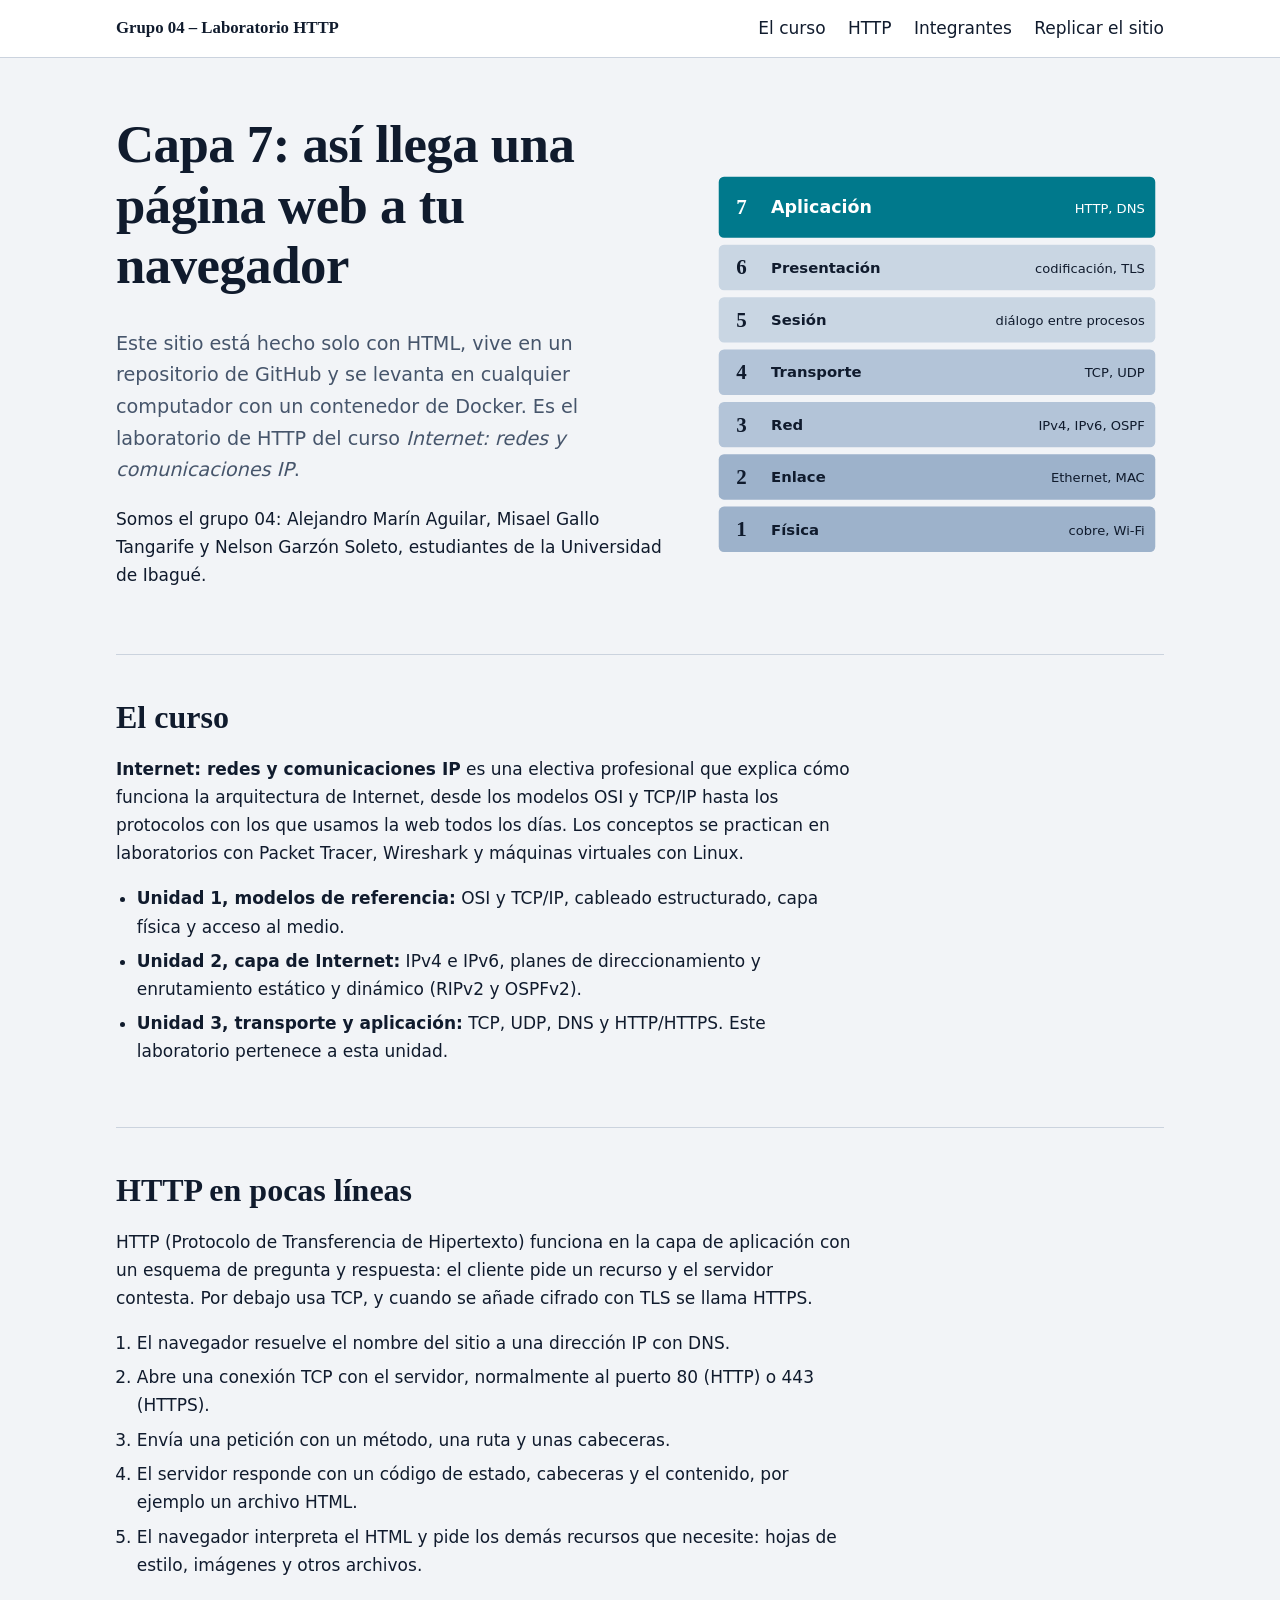
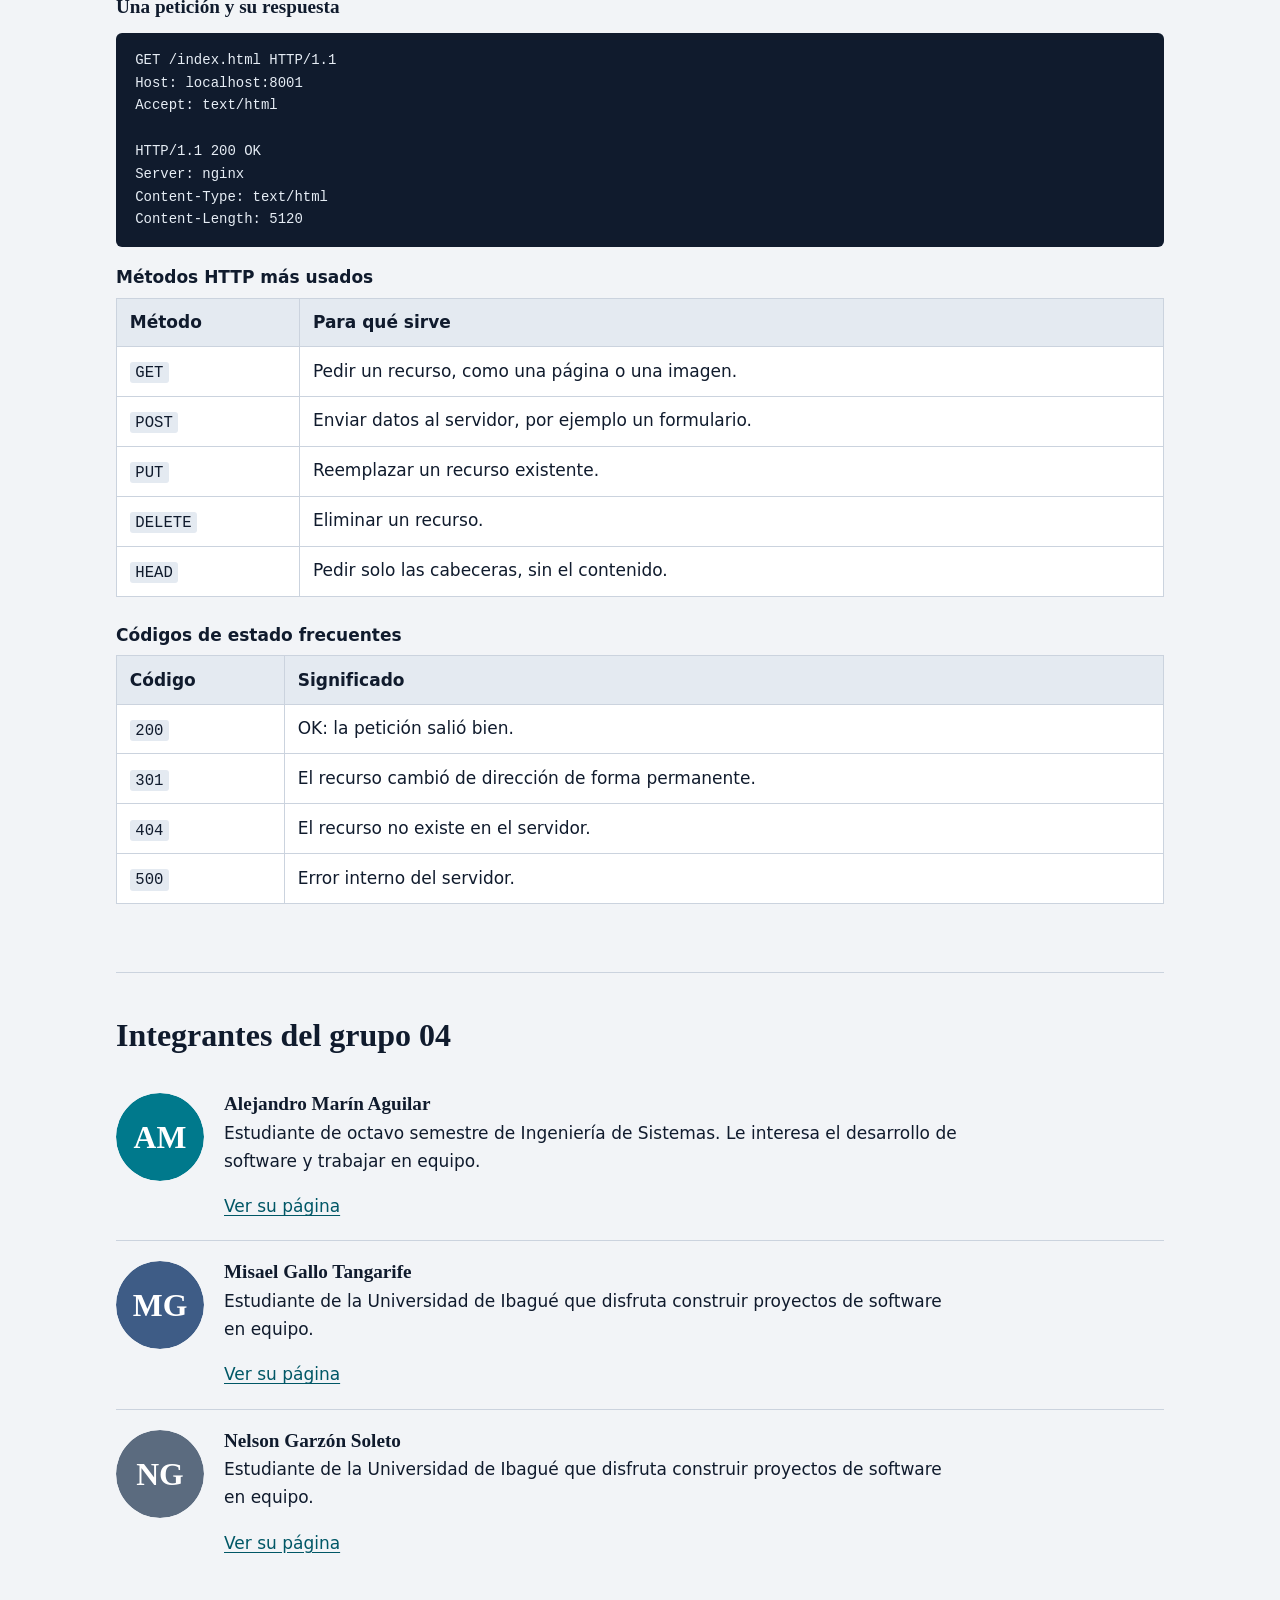
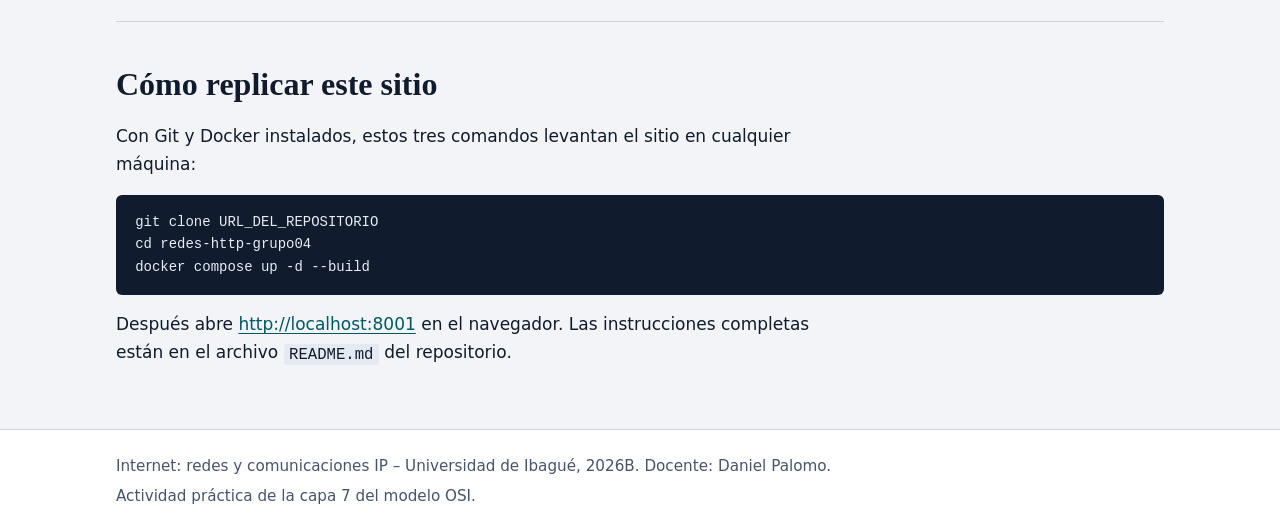
==== index.html @ fc80ebf5 "Laboratorio HTTP grupo 04" ====
<!DOCTYPE html>
<html lang="es">
<head>
  <meta charset="utf-8">
  <meta name="viewport" content="width=device-width, initial-scale=1">
  <title>Grupo 04 – Laboratorio HTTP</title>
  <meta name="description" content="Micrositio del grupo 04 para el curso Internet: redes y comunicaciones IP (Universidad de Ibagué).">
  <link rel="stylesheet" href="css/style.css">
</head>
<body>
  <header class="site">
    <div class="wrap">
      <strong>Grupo 04 – Laboratorio HTTP</strong>
      <nav aria-label="Principal">
        <ul>
          <li><a href="#curso">El curso</a></li>
          <li><a href="#http">HTTP</a></li>
          <li><a href="#integrantes">Integrantes</a></li>
          <li><a href="#replicar">Replicar el sitio</a></li>
        </ul>
      </nav>
    </div>
  </header>

  <main>
    <div class="wrap">
      <section class="hero" aria-labelledby="titulo">
        <div>
          <h1 id="titulo">Capa 7: así llega una página web a tu navegador</h1>
          <p class="lead">Este sitio está hecho solo con HTML, vive en un repositorio de GitHub y se levanta en cualquier computador con un contenedor de Docker. Es el laboratorio de HTTP del curso <em>Internet: redes y comunicaciones IP</em>.</p>
          <p>Somos el grupo 04: Alejandro Marín Aguilar, Misael Gallo Tangarife y Nelson Garzón Soleto, estudiantes de la Universidad de Ibagué.</p>
        </div>
        <img src="img/osi-capas.svg" alt="Las 7 capas del modelo OSI, con la capa 7 de aplicación resaltada">
      </section>

      <section class="block" id="curso" aria-labelledby="h-curso">
        <h2 id="h-curso">El curso</h2>
        <p><strong>Internet: redes y comunicaciones IP</strong> es una electiva profesional que explica cómo funciona la arquitectura de Internet, desde los modelos OSI y TCP/IP hasta los protocolos con los que usamos la web todos los días. Los conceptos se practican en laboratorios con Packet Tracer, Wireshark y máquinas virtuales con Linux.</p>
        <ul>
          <li><strong>Unidad 1, modelos de referencia:</strong> OSI y TCP/IP, cableado estructurado, capa física y acceso al medio.</li>
          <li><strong>Unidad 2, capa de Internet:</strong> IPv4 e IPv6, planes de direccionamiento y enrutamiento estático y dinámico (RIPv2 y OSPFv2).</li>
          <li><strong>Unidad 3, transporte y aplicación:</strong> TCP, UDP, DNS y HTTP/HTTPS. Este laboratorio pertenece a esta unidad.</li>
        </ul>
      </section>

      <section class="block" id="http" aria-labelledby="h-http">
        <h2 id="h-http">HTTP en pocas líneas</h2>
        <p>HTTP (Protocolo de Transferencia de Hipertexto) funciona en la capa de aplicación con un esquema de pregunta y respuesta: el cliente pide un recurso y el servidor contesta. Por debajo usa TCP, y cuando se añade cifrado con TLS se llama HTTPS.</p>
        <ol>
          <li>El navegador resuelve el nombre del sitio a una dirección IP con DNS.</li>
          <li>Abre una conexión TCP con el servidor, normalmente al puerto 80 (HTTP) o 443 (HTTPS).</li>
          <li>Envía una petición con un método, una ruta y unas cabeceras.</li>
          <li>El servidor responde con un código de estado, cabeceras y el contenido, por ejemplo un archivo HTML.</li>
          <li>El navegador interpreta el HTML y pide los demás recursos que necesite: hojas de estilo, imágenes y otros archivos.</li>
        </ol>

        <h3>Una petición y su respuesta</h3>
<pre><code>GET /index.html HTTP/1.1
Host: localhost:8001
Accept: text/html

HTTP/1.1 200 OK
Server: nginx
Content-Type: text/html
Content-Length: 5120</code></pre>

        <div class="table-scroll">
          <table>
            <caption>Métodos HTTP más usados</caption>
            <thead><tr><th scope="col">Método</th><th scope="col">Para qué sirve</th></tr></thead>
            <tbody>
              <tr><td><code>GET</code></td><td>Pedir un recurso, como una página o una imagen.</td></tr>
              <tr><td><code>POST</code></td><td>Enviar datos al servidor, por ejemplo un formulario.</td></tr>
              <tr><td><code>PUT</code></td><td>Reemplazar un recurso existente.</td></tr>
              <tr><td><code>DELETE</code></td><td>Eliminar un recurso.</td></tr>
              <tr><td><code>HEAD</code></td><td>Pedir solo las cabeceras, sin el contenido.</td></tr>
            </tbody>
          </table>
        </div>

        <div class="table-scroll">
          <table>
            <caption>Códigos de estado frecuentes</caption>
            <thead><tr><th scope="col">Código</th><th scope="col">Significado</th></tr></thead>
            <tbody>
              <tr><td><code>200</code></td><td>OK: la petición salió bien.</td></tr>
              <tr><td><code>301</code></td><td>El recurso cambió de dirección de forma permanente.</td></tr>
              <tr><td><code>404</code></td><td>El recurso no existe en el servidor.</td></tr>
              <tr><td><code>500</code></td><td>Error interno del servidor.</td></tr>
            </tbody>
          </table>
        </div>
      </section>

      <section class="block" id="integrantes" aria-labelledby="h-int">
        <h2 id="h-int">Integrantes del grupo 04</h2>
        <ul class="miembros">
          <li>
            <img src="img/avatar-alejandro.svg" alt="Avatar de Alejandro Marín Aguilar">
            <div>
              <h3>Alejandro Marín Aguilar</h3>
              <p>Estudiante de octavo semestre de Ingeniería de Sistemas. Le interesa el desarrollo de software y trabajar en equipo.</p>
              <a href="integrantes/alejandro.html">Ver su página</a>
            </div>
          </li>
          <li>
            <img src="img/avatar-misael.svg" alt="Avatar de Misael Gallo Tangarife">
            <div>
              <h3>Misael Gallo Tangarife</h3>
              <p>Estudiante de la Universidad de Ibagué que disfruta construir proyectos de software en equipo.</p>
              <a href="integrantes/misael.html">Ver su página</a>
            </div>
          </li>
          <li>
            <img src="img/avatar-nelson.svg" alt="Avatar de Nelson Garzón Soleto">
            <div>
              <h3>Nelson Garzón Soleto</h3>
              <p>Estudiante de la Universidad de Ibagué que disfruta construir proyectos de software en equipo.</p>
              <a href="integrantes/nelson.html">Ver su página</a>
            </div>
          </li>
        </ul>
      </section>

      <section class="block" id="replicar" aria-labelledby="h-rep">
        <h2 id="h-rep">Cómo replicar este sitio</h2>
        <p>Con Git y Docker instalados, estos tres comandos levantan el sitio en cualquier máquina:</p>
<pre><code>git clone URL_DEL_REPOSITORIO
cd redes-http-grupo04
docker compose up -d --build</code></pre>
        <p>Después abre <a href="http://localhost:8001">http://localhost:8001</a> en el navegador. Las instrucciones completas están en el archivo <code>README.md</code> del repositorio.</p>
      </section>
    </div>
  </main>

  <footer class="site">
    <div class="wrap">
      <p>Internet: redes y comunicaciones IP – Universidad de Ibagué, 2026B. Docente: Daniel Palomo.</p>
      <p>Actividad práctica de la capa 7 del modelo OSI.</p>
    </div>
  </footer>
</body>
</html>
---- css/style.css ----
:root{
  --paper:#F2F4F7; --card:#FFFFFF; --ink:#101B2D; --muted:#46556B;
  --line:#CBD3DE; --teal:#00798C; --teal-dark:#005766; --code:#101B2D;
}
*{box-sizing:border-box}
html{scroll-behavior:smooth}
body{
  margin:0; background:var(--paper); color:var(--ink);
  font:1.0625rem/1.65 system-ui,-apple-system,"Segoe UI",Roboto,sans-serif;
}
a{color:var(--teal-dark); text-underline-offset:3px}
a:hover{color:var(--teal)}
:focus-visible{outline:3px solid var(--teal); outline-offset:3px; border-radius:2px}
.wrap{max-width:68rem; margin:0 auto; padding:0 1.25rem}

header.site{border-bottom:1px solid var(--line); background:var(--card)}
header.site .wrap{display:flex; flex-wrap:wrap; gap:.75rem 2rem; align-items:center; justify-content:space-between; padding-top:.9rem; padding-bottom:.9rem}
header.site strong{font:700 1.05rem Georgia,"Times New Roman",serif}
header.site nav ul{display:flex; flex-wrap:wrap; gap:.25rem 1.4rem; list-style:none; margin:0; padding:0; max-width:none}
header.site nav li{margin:0}
header.site nav a{text-decoration:none; color:var(--ink); font-weight:500}
header.site nav a:hover{color:var(--teal); text-decoration:underline}

h1,h2,h3{font-family:Georgia,"Times New Roman",serif; line-height:1.15; margin:0 0 .6em}
h1{font-size:clamp(2rem,5vw,3.3rem); letter-spacing:-.01em}
h2{font-size:clamp(1.5rem,3vw,2rem); margin-top:0}
h3{font-size:1.2rem}
p{margin:0 0 1em; max-width:68ch}

.hero{display:grid; grid-template-columns:1.1fr .9fr; gap:2.5rem; align-items:center; padding:3.5rem 0 3rem}
.hero .lead{font-size:1.2rem; color:var(--muted)}
.hero img{width:100%; height:auto; display:block}

section.block{padding:2.75rem 0; border-top:1px solid var(--line)}
ul,ol{max-width:68ch; padding-left:1.3rem}
li{margin-bottom:.4rem}

.table-scroll{overflow-x:auto; margin:1rem 0 1.5rem}
table{border-collapse:collapse; width:100%; min-width:30rem; background:var(--card)}
th,td{text-align:left; padding:.6rem .8rem; border:1px solid var(--line); vertical-align:top}
th{background:#E4EAF1}
caption{text-align:left; font-weight:600; padding-bottom:.4rem}

pre{background:var(--code); color:#E6EDF5; padding:1rem 1.2rem; border-radius:6px; overflow-x:auto; font-size:.95rem; line-height:1.5}
code{font-family:ui-monospace,SFMono-Regular,Consolas,monospace; font-size:.92em}
p code,li code,td code{background:#E4EAF1; padding:.1em .35em; border-radius:3px}

.miembros{list-style:none; padding:0; max-width:none; margin:0}
.miembros li{display:grid; grid-template-columns:5.5rem 1fr; gap:1.25rem; padding:1.25rem 0; border-top:1px solid var(--line); margin:0}
.miembros li:first-child{border-top:0}
.miembros img{width:5.5rem; height:5.5rem; border-radius:50%}
.miembros h3{margin-bottom:.2em}

.perfil{display:grid; grid-template-columns:12rem 1fr; gap:2.5rem; padding:3rem 0}
.perfil img{width:12rem; height:12rem; border-radius:50%}
.volver{display:inline-block; margin-top:1rem}

footer.site{border-top:1px solid var(--line); background:var(--card); padding:1.5rem 0; color:var(--muted); font-size:.95rem}
footer.site p{margin:0 0 .3rem; max-width:none}

@media (max-width:52rem){
  .hero,.perfil{grid-template-columns:1fr; gap:1.75rem}
  .perfil img{width:8rem; height:8rem}
}
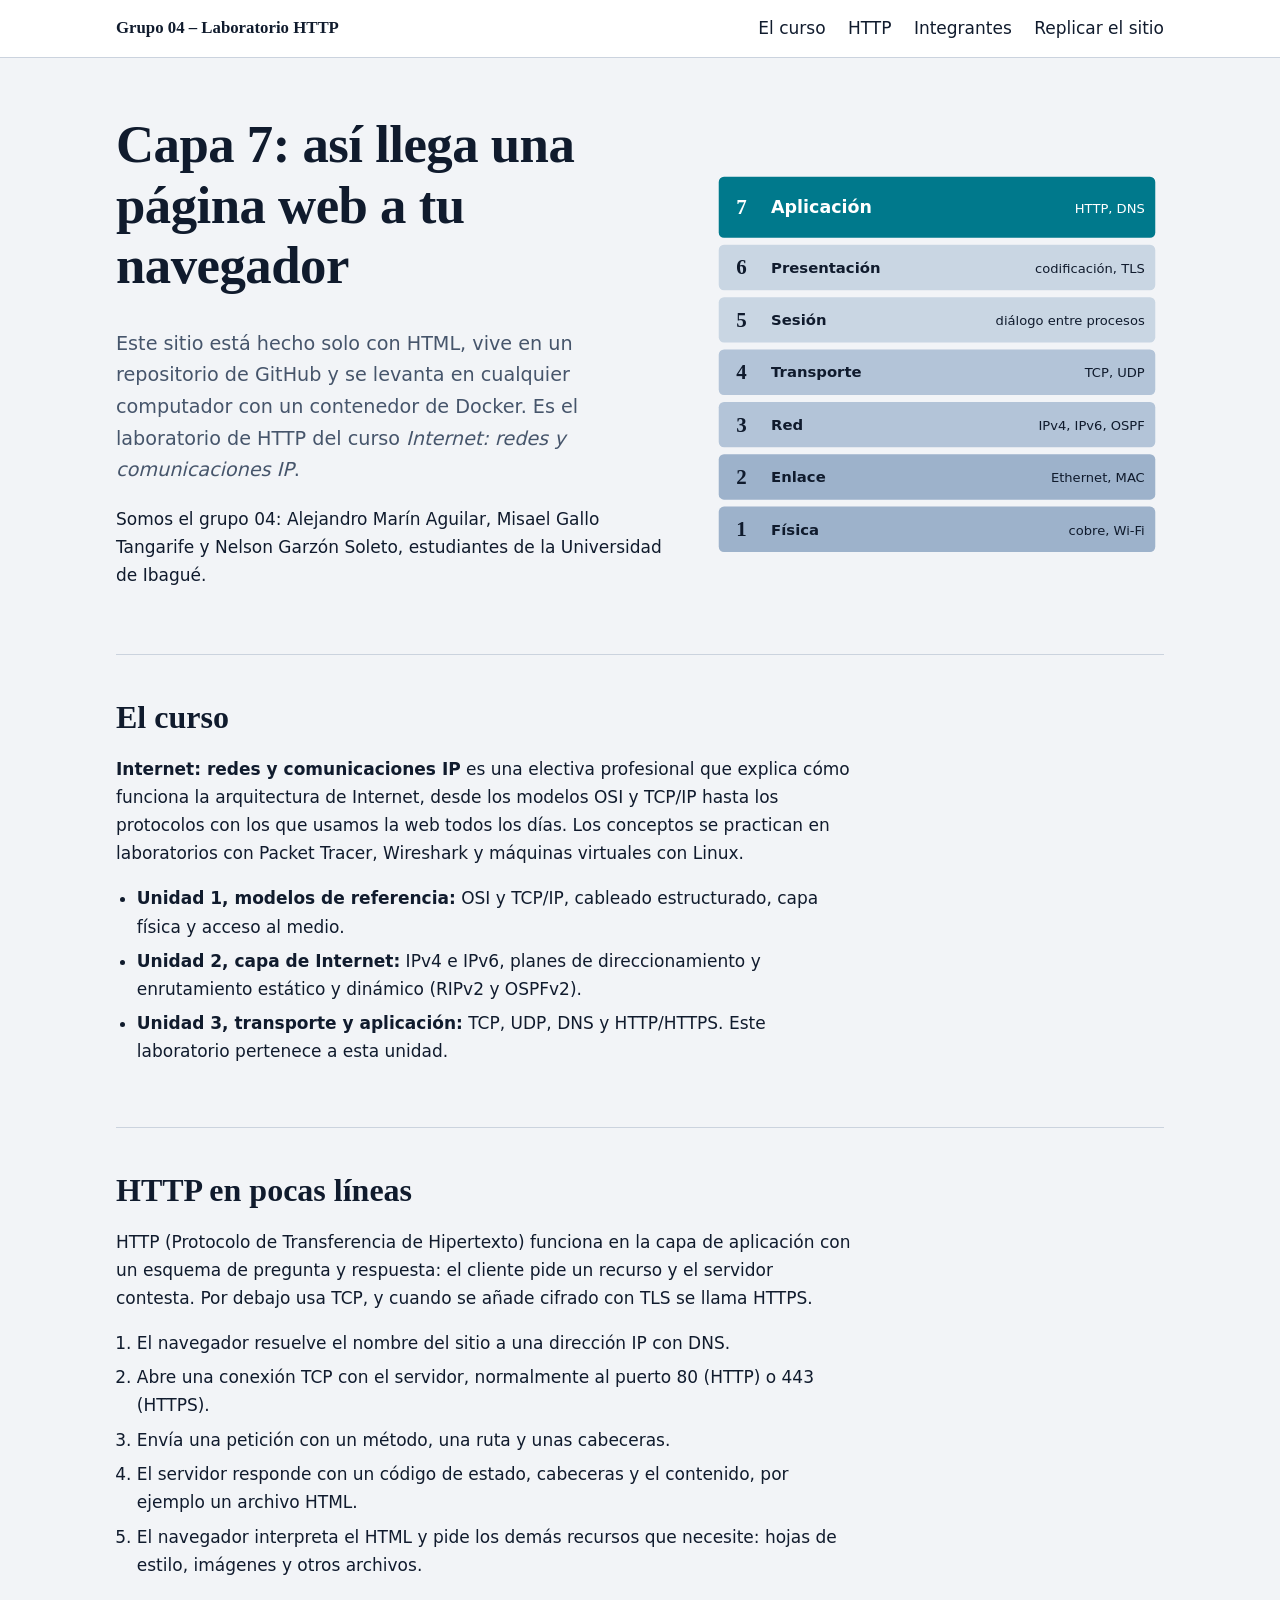
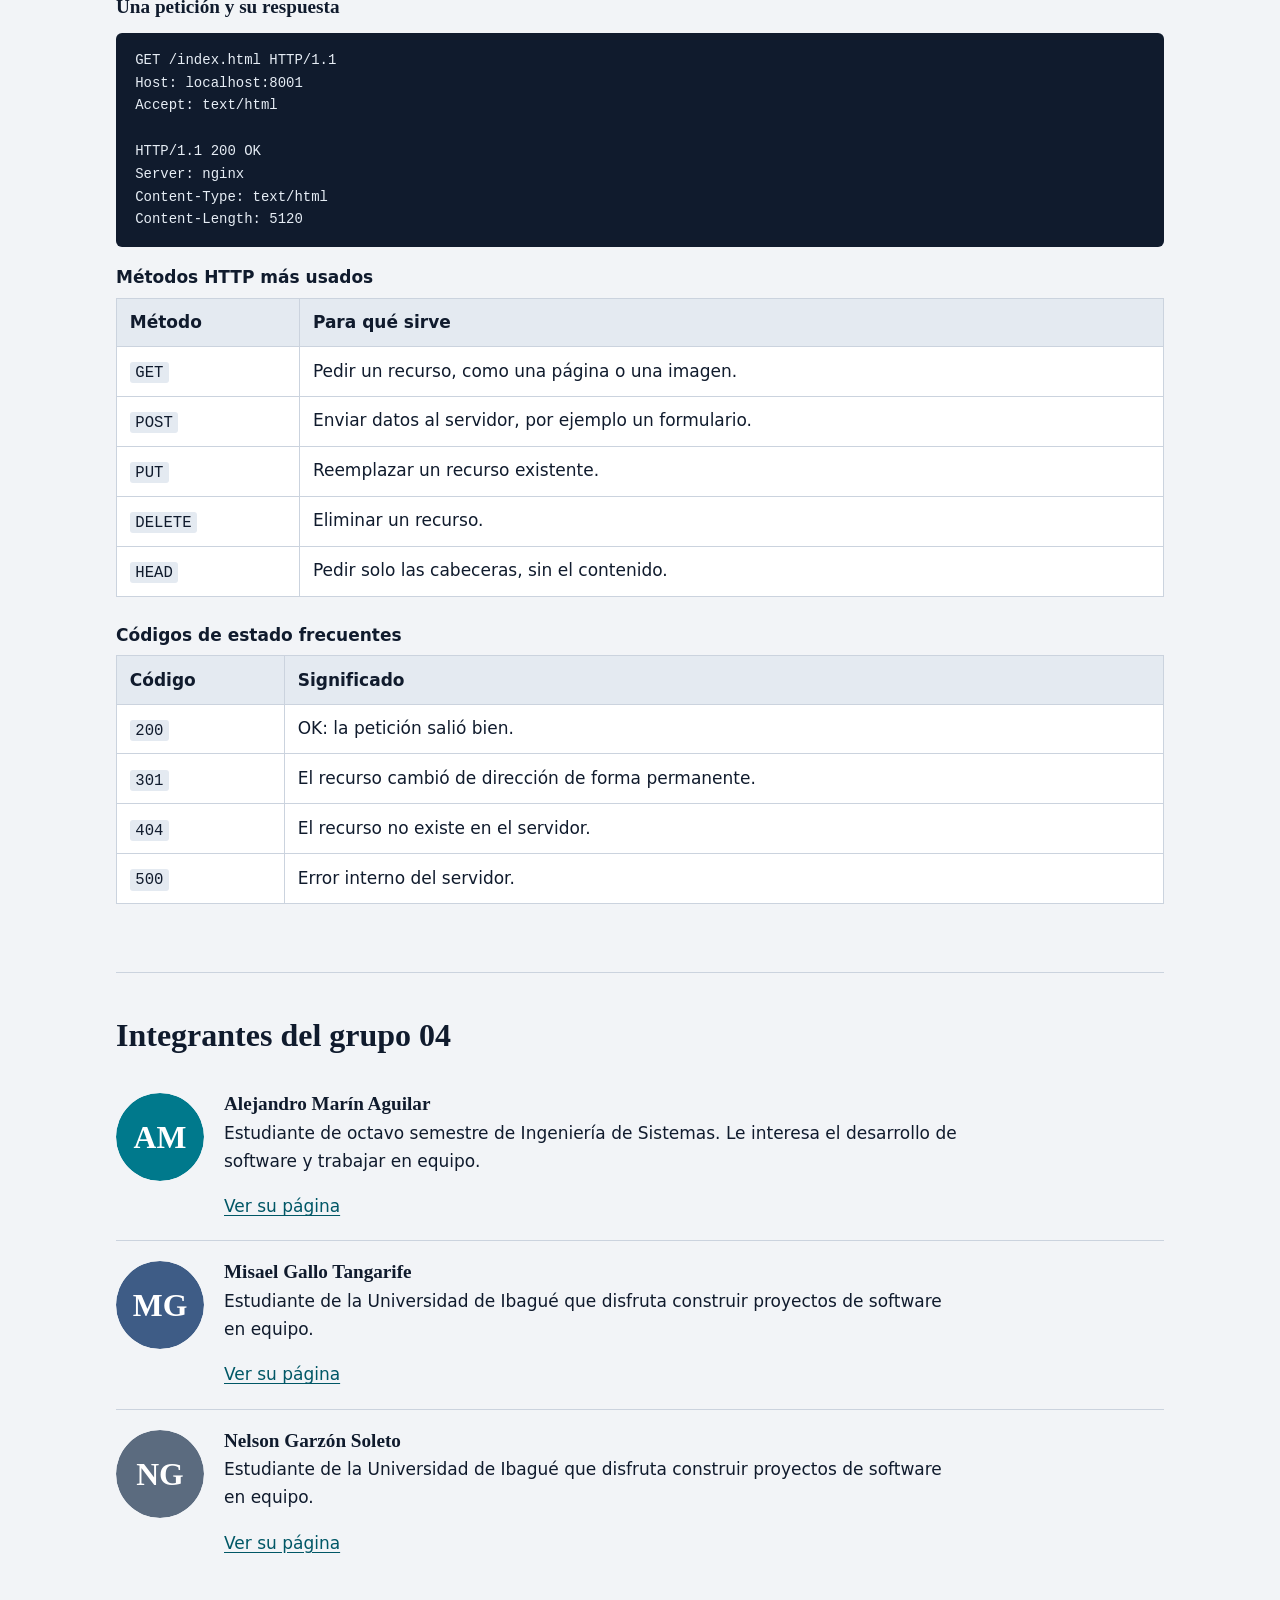
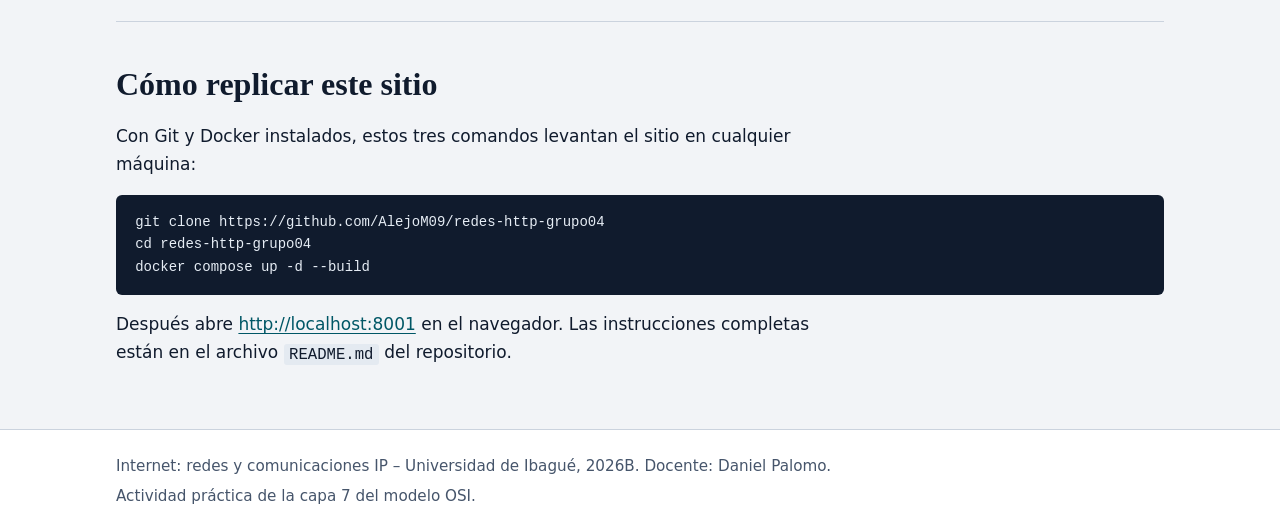
==== commit f756907d: "Agregar URL del repositorio" ====
--- a/index.html
+++ b/index.html
@@ -125,7 +125,7 @@
       <section class="block" id="replicar" aria-labelledby="h-rep">
         <h2 id="h-rep">Cómo replicar este sitio</h2>
         <p>Con Git y Docker instalados, estos tres comandos levantan el sitio en cualquier máquina:</p>
-<pre><code>git clone URL_DEL_REPOSITORIO
+<pre><code>git clone https://github.com/AlejoM09/redes-http-grupo04
 cd redes-http-grupo04
 docker compose up -d --build</code></pre>
         <p>Después abre <a href="http://localhost:8001">http://localhost:8001</a> en el navegador. Las instrucciones completas están en el archivo <code>README.md</code> del repositorio.</p>
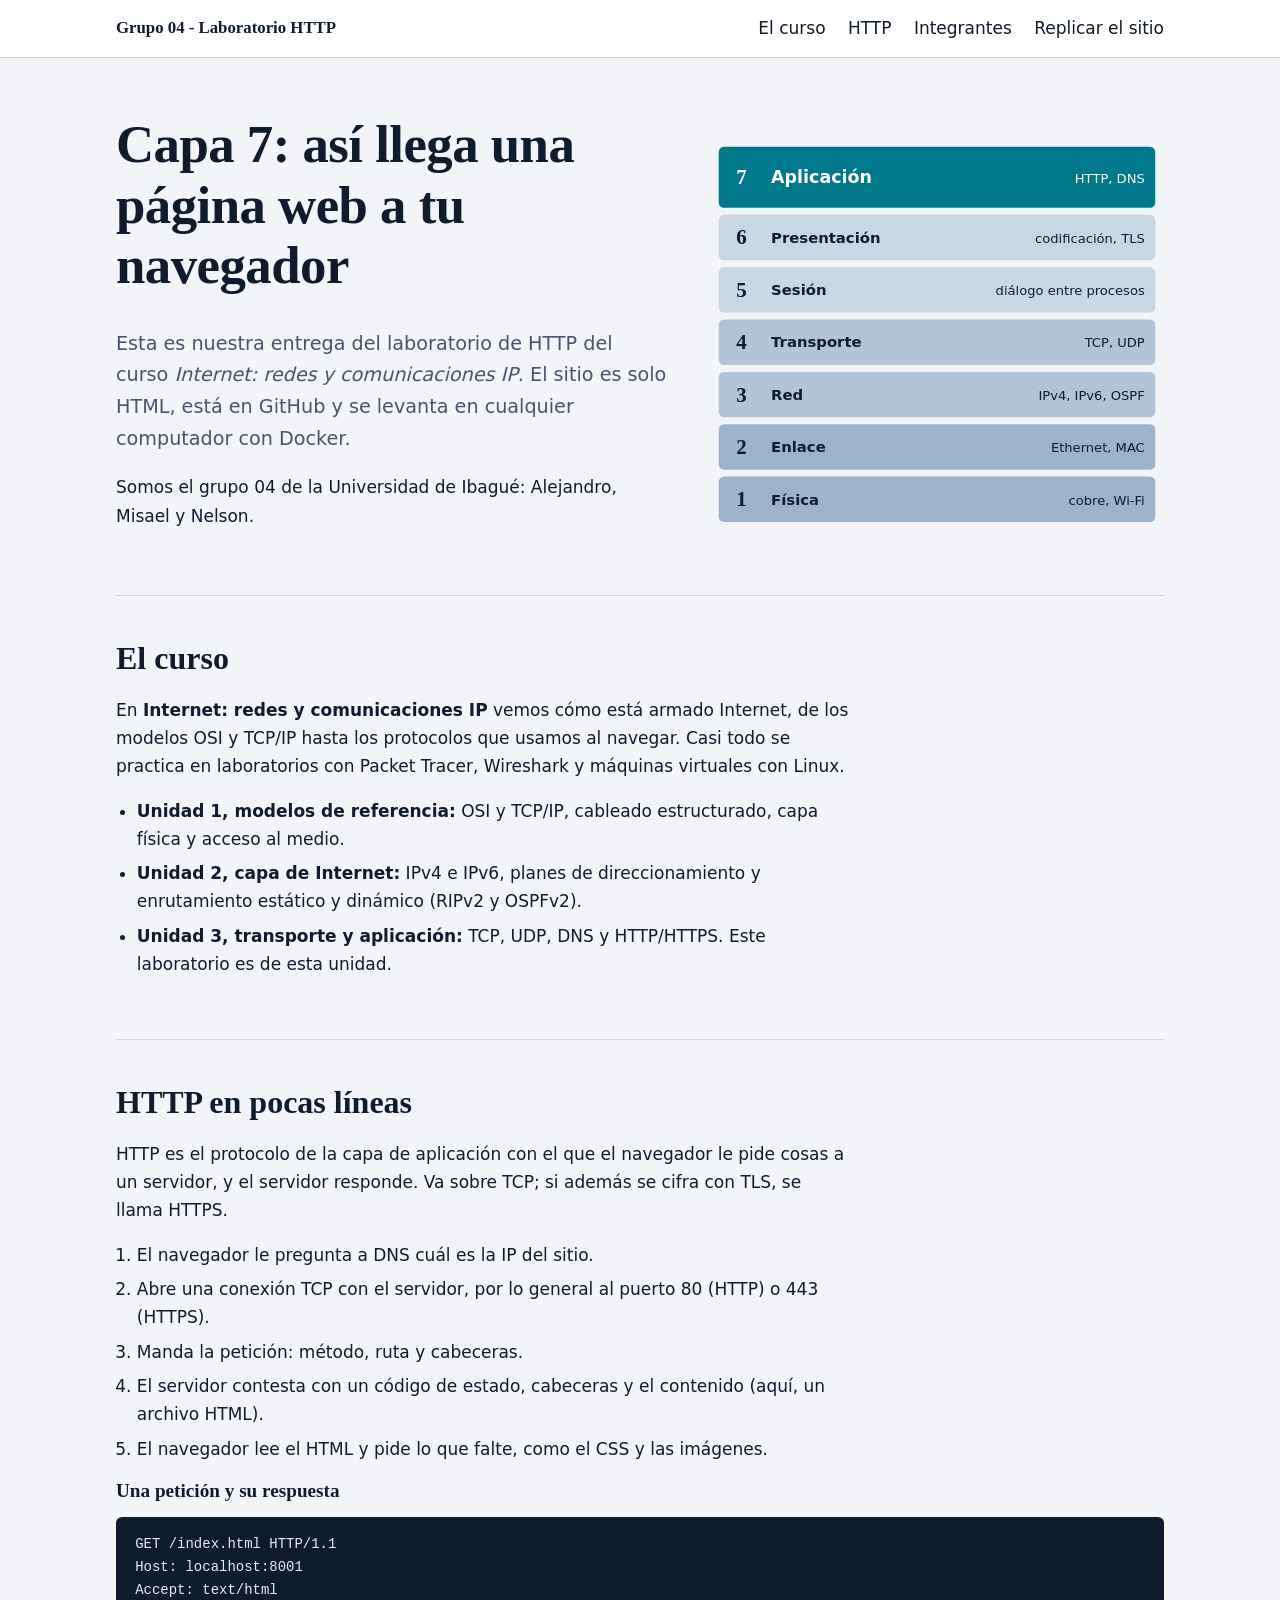
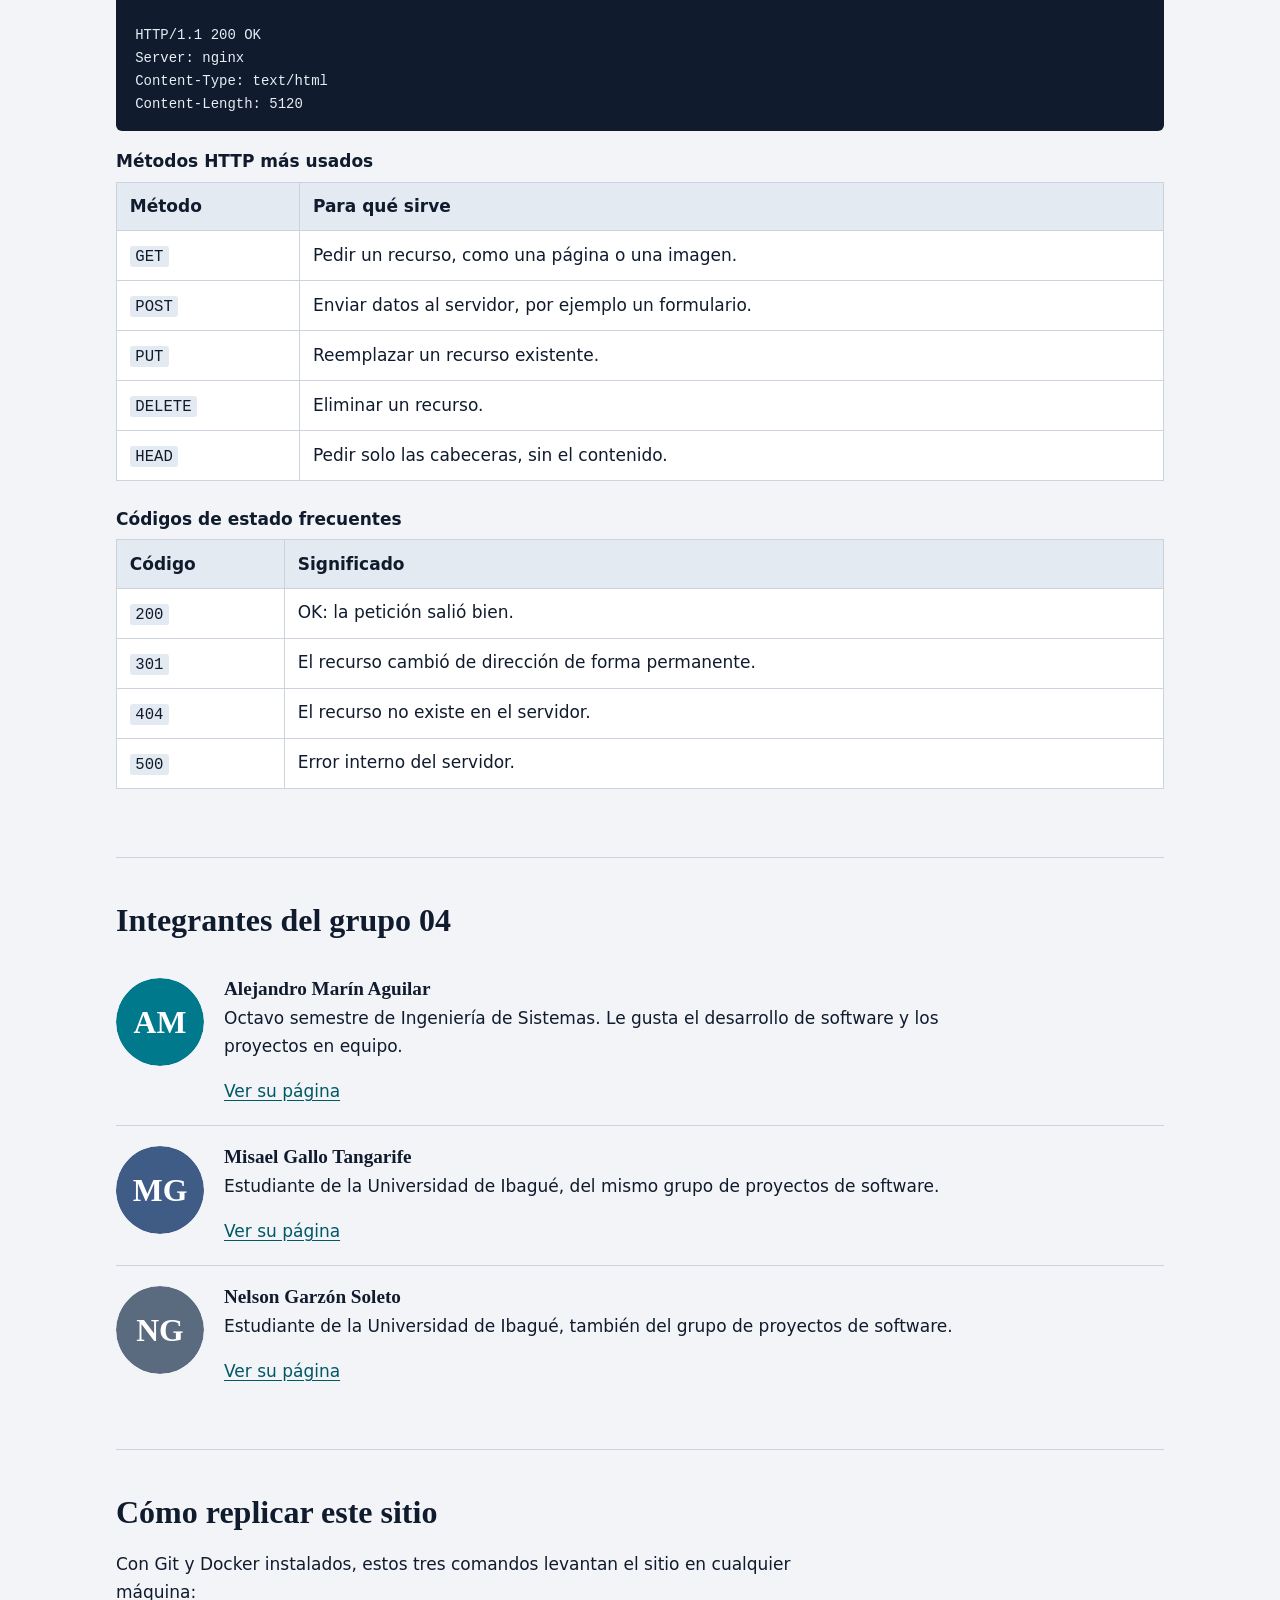
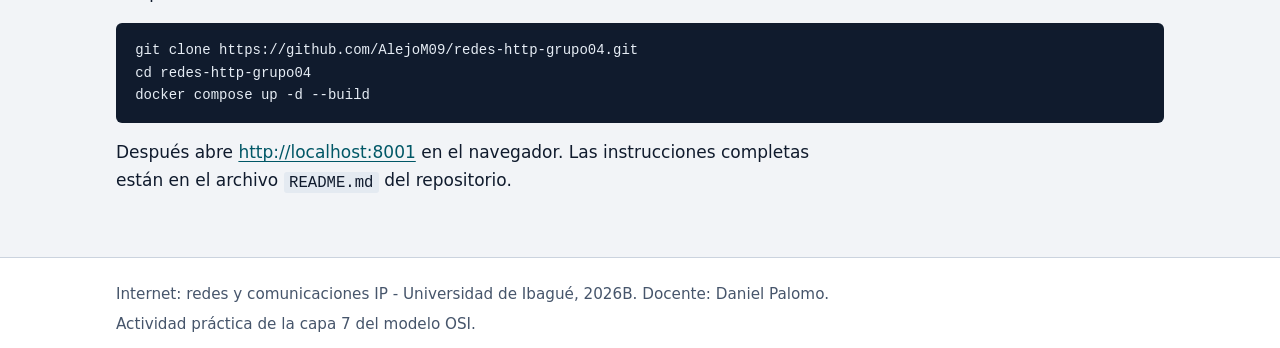
==== commit 645d64ac: "Ajustar textos del sitio" ====
--- a/index.html
+++ b/index.html
@@ -3,14 +3,14 @@
 <head>
   <meta charset="utf-8">
   <meta name="viewport" content="width=device-width, initial-scale=1">
-  <title>Grupo 04 – Laboratorio HTTP</title>
+  <title>Grupo 04 - Laboratorio HTTP</title>
   <meta name="description" content="Micrositio del grupo 04 para el curso Internet: redes y comunicaciones IP (Universidad de Ibagué).">
   <link rel="stylesheet" href="css/style.css">
 </head>
 <body>
   <header class="site">
     <div class="wrap">
-      <strong>Grupo 04 – Laboratorio HTTP</strong>
+      <strong>Grupo 04 - Laboratorio HTTP</strong>
       <nav aria-label="Principal">
         <ul>
           <li><a href="#curso">El curso</a></li>
@@ -27,31 +27,31 @@
       <section class="hero" aria-labelledby="titulo">
         <div>
           <h1 id="titulo">Capa 7: así llega una página web a tu navegador</h1>
-          <p class="lead">Este sitio está hecho solo con HTML, vive en un repositorio de GitHub y se levanta en cualquier computador con un contenedor de Docker. Es el laboratorio de HTTP del curso <em>Internet: redes y comunicaciones IP</em>.</p>
-          <p>Somos el grupo 04: Alejandro Marín Aguilar, Misael Gallo Tangarife y Nelson Garzón Soleto, estudiantes de la Universidad de Ibagué.</p>
+          <p class="lead">Esta es nuestra entrega del laboratorio de HTTP del curso <em>Internet: redes y comunicaciones IP</em>. El sitio es solo HTML, está en GitHub y se levanta en cualquier computador con Docker.</p>
+          <p>Somos el grupo 04 de la Universidad de Ibagué: Alejandro, Misael y Nelson.</p>
         </div>
         <img src="img/osi-capas.svg" alt="Las 7 capas del modelo OSI, con la capa 7 de aplicación resaltada">
       </section>
 
       <section class="block" id="curso" aria-labelledby="h-curso">
         <h2 id="h-curso">El curso</h2>
-        <p><strong>Internet: redes y comunicaciones IP</strong> es una electiva profesional que explica cómo funciona la arquitectura de Internet, desde los modelos OSI y TCP/IP hasta los protocolos con los que usamos la web todos los días. Los conceptos se practican en laboratorios con Packet Tracer, Wireshark y máquinas virtuales con Linux.</p>
+        <p>En <strong>Internet: redes y comunicaciones IP</strong> vemos cómo está armado Internet, de los modelos OSI y TCP/IP hasta los protocolos que usamos al navegar. Casi todo se practica en laboratorios con Packet Tracer, Wireshark y máquinas virtuales con Linux.</p>
         <ul>
           <li><strong>Unidad 1, modelos de referencia:</strong> OSI y TCP/IP, cableado estructurado, capa física y acceso al medio.</li>
           <li><strong>Unidad 2, capa de Internet:</strong> IPv4 e IPv6, planes de direccionamiento y enrutamiento estático y dinámico (RIPv2 y OSPFv2).</li>
-          <li><strong>Unidad 3, transporte y aplicación:</strong> TCP, UDP, DNS y HTTP/HTTPS. Este laboratorio pertenece a esta unidad.</li>
+          <li><strong>Unidad 3, transporte y aplicación:</strong> TCP, UDP, DNS y HTTP/HTTPS. Este laboratorio es de esta unidad.</li>
         </ul>
       </section>
 
       <section class="block" id="http" aria-labelledby="h-http">
         <h2 id="h-http">HTTP en pocas líneas</h2>
-        <p>HTTP (Protocolo de Transferencia de Hipertexto) funciona en la capa de aplicación con un esquema de pregunta y respuesta: el cliente pide un recurso y el servidor contesta. Por debajo usa TCP, y cuando se añade cifrado con TLS se llama HTTPS.</p>
+        <p>HTTP es el protocolo de la capa de aplicación con el que el navegador le pide cosas a un servidor, y el servidor responde. Va sobre TCP; si además se cifra con TLS, se llama HTTPS.</p>
         <ol>
-          <li>El navegador resuelve el nombre del sitio a una dirección IP con DNS.</li>
-          <li>Abre una conexión TCP con el servidor, normalmente al puerto 80 (HTTP) o 443 (HTTPS).</li>
-          <li>Envía una petición con un método, una ruta y unas cabeceras.</li>
-          <li>El servidor responde con un código de estado, cabeceras y el contenido, por ejemplo un archivo HTML.</li>
-          <li>El navegador interpreta el HTML y pide los demás recursos que necesite: hojas de estilo, imágenes y otros archivos.</li>
+          <li>El navegador le pregunta a DNS cuál es la IP del sitio.</li>
+          <li>Abre una conexión TCP con el servidor, por lo general al puerto 80 (HTTP) o 443 (HTTPS).</li>
+          <li>Manda la petición: método, ruta y cabeceras.</li>
+          <li>El servidor contesta con un código de estado, cabeceras y el contenido (aquí, un archivo HTML).</li>
+          <li>El navegador lee el HTML y pide lo que falte, como el CSS y las imágenes.</li>
         </ol>
 
         <h3>Una petición y su respuesta</h3>
@@ -99,7 +99,7 @@
             <img src="img/avatar-alejandro.svg" alt="Avatar de Alejandro Marín Aguilar">
             <div>
               <h3>Alejandro Marín Aguilar</h3>
-              <p>Estudiante de octavo semestre de Ingeniería de Sistemas. Le interesa el desarrollo de software y trabajar en equipo.</p>
+              <p>Octavo semestre de Ingeniería de Sistemas. Le gusta el desarrollo de software y los proyectos en equipo.</p>
               <a href="integrantes/alejandro.html">Ver su página</a>
             </div>
           </li>
@@ -107,7 +107,7 @@
             <img src="img/avatar-misael.svg" alt="Avatar de Misael Gallo Tangarife">
             <div>
               <h3>Misael Gallo Tangarife</h3>
-              <p>Estudiante de la Universidad de Ibagué que disfruta construir proyectos de software en equipo.</p>
+              <p>Estudiante de la Universidad de Ibagué, del mismo grupo de proyectos de software.</p>
               <a href="integrantes/misael.html">Ver su página</a>
             </div>
           </li>
@@ -115,7 +115,7 @@
             <img src="img/avatar-nelson.svg" alt="Avatar de Nelson Garzón Soleto">
             <div>
               <h3>Nelson Garzón Soleto</h3>
-              <p>Estudiante de la Universidad de Ibagué que disfruta construir proyectos de software en equipo.</p>
+              <p>Estudiante de la Universidad de Ibagué, también del grupo de proyectos de software.</p>
               <a href="integrantes/nelson.html">Ver su página</a>
             </div>
           </li>
@@ -125,7 +125,7 @@
       <section class="block" id="replicar" aria-labelledby="h-rep">
         <h2 id="h-rep">Cómo replicar este sitio</h2>
         <p>Con Git y Docker instalados, estos tres comandos levantan el sitio en cualquier máquina:</p>
-<pre><code>git clone https://github.com/AlejoM09/redes-http-grupo04
+<pre><code>git clone https://github.com/AlejoM09/redes-http-grupo04.git
 cd redes-http-grupo04
 docker compose up -d --build</code></pre>
         <p>Después abre <a href="http://localhost:8001">http://localhost:8001</a> en el navegador. Las instrucciones completas están en el archivo <code>README.md</code> del repositorio.</p>
@@ -135,7 +135,7 @@
 
   <footer class="site">
     <div class="wrap">
-      <p>Internet: redes y comunicaciones IP – Universidad de Ibagué, 2026B. Docente: Daniel Palomo.</p>
+      <p>Internet: redes y comunicaciones IP - Universidad de Ibagué, 2026B. Docente: Daniel Palomo.</p>
       <p>Actividad práctica de la capa 7 del modelo OSI.</p>
     </div>
   </footer>
